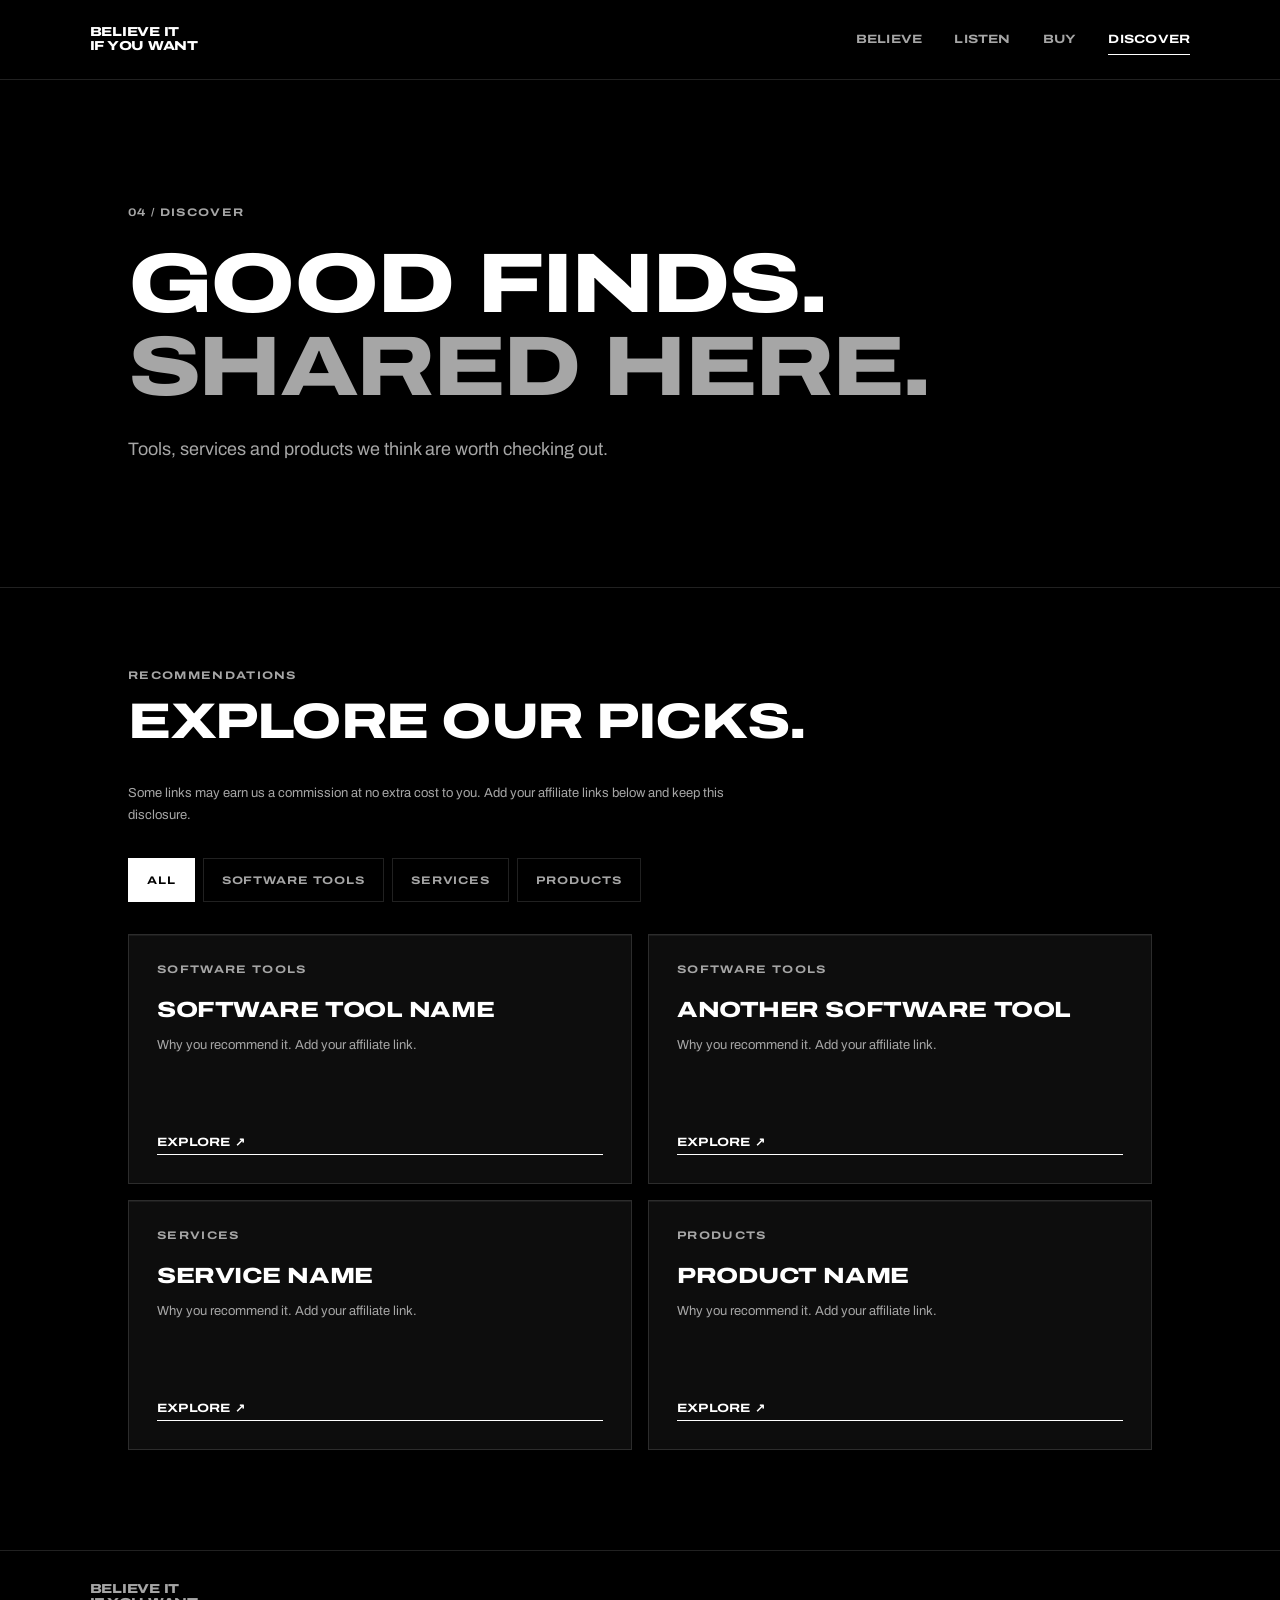
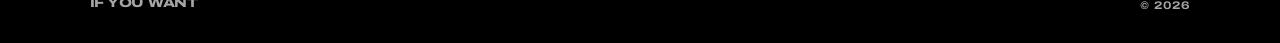
==== affiliates.html @ 8081553d "files from local server for the website Believe it if you want files" ====
<!doctype html>
<html lang="en">
<head>
<meta charset="utf-8">
<meta name="viewport" content="width=device-width,initial-scale=1">
<title>Discover — If You Want</title>
<link rel="stylesheet" href="styles.css">
</head>
<body>
<header>
  <a class="brand" href="index.html" aria-label="Believe it if you want, home"><span>Believe it</span><span>if you want</span></a>
  <button class="menu" type="button" aria-label="Menu" aria-expanded="false" aria-controls="site-nav">
    <svg width="20" height="14" viewBox="0 0 20 14" fill="none" stroke="currentColor" stroke-width="2" aria-hidden="true"><path d="M0 1h20M0 7h20M0 13h20"/></svg>
  </button>
  <nav id="site-nav">
    <a href="believe.html">Believe</a>
    <a href="listen.html">Listen</a>
    <a href="shop.html">Buy</a>
    <a href="affiliates.html" aria-current="page">Discover</a>
  </nav>
</header>
<main>
  <section class="hero">
    <p class="tag">04 / Discover</p>
    <h1>Good finds.<br><em>Shared here.</em></h1>
    <p class="intro">Tools, services and products we think are worth checking out.</p>
  </section>
  <section class="section">
    <p class="tag">Recommendations</p>
    <h2>Explore our picks.</h2>
    <p class="note">Some links may earn us a commission at no extra cost to you. Add your affiliate links below and keep this disclosure.</p>

    <div class="filters" role="group" aria-label="Filter by category" style="margin-top:32px">
      <button class="filter" type="button" data-filter="all" aria-pressed="true">All</button>
      <button class="filter" type="button" data-filter="software-tools" aria-pressed="false">Software tools</button>
      <button class="filter" type="button" data-filter="services" aria-pressed="false">Services</button>
      <button class="filter" type="button" data-filter="products" aria-pressed="false">Products</button>
    </div>

    <div class="grid two">
      <article class="tile" data-category="software-tools">
        <small>Software tools</small>
        <h3>Software tool name</h3>
        <p>Why you recommend it. Add your affiliate link.</p>
        <a class="link" href="#">Explore ↗</a>
      </article>
      <article class="tile" data-category="software-tools">
        <small>Software tools</small>
        <h3>Another software tool</h3>
        <p>Why you recommend it. Add your affiliate link.</p>
        <a class="link" href="#">Explore ↗</a>
      </article>
      <article class="tile" data-category="services">
        <small>Services</small>
        <h3>Service name</h3>
        <p>Why you recommend it. Add your affiliate link.</p>
        <a class="link" href="#">Explore ↗</a>
      </article>
      <article class="tile" data-category="products">
        <small>Products</small>
        <h3>Product name</h3>
        <p>Why you recommend it. Add your affiliate link.</p>
        <a class="link" href="#">Explore ↗</a>
      </article>
    </div>
  </section>
</main>
<footer>
  <div class="brand"><span>Believe it</span><span>if you want</span></div>
  <small>© <b id="year"></b></small>
</footer>
<script src="script.js"></script>
</body>
</html>
---- styles.css ----
@font-face {
  font-family: 'Archivo';
  font-style: normal;
  font-weight: 100 900;
  font-stretch: 62% 125%;
  font-display: swap;
  src: url('fonts/archivo-latin-wdth-normal.woff2') format('woff2-variations');
}

:root {
  --bg: #000;
  --panel: #0d0d0d;
  --text: #fff;
  --muted: #a6a6a6;
  --accent: #fff;
  --on-accent: #000;
  --line: rgba(255, 255, 255, .13);
  --line-strong: rgba(255, 255, 255, .34);
  --edge: inset 0 1px 0 rgba(255, 255, 255, .06);
  --display: 'Archivo', 'Arial Black', Arial, sans-serif;
}

* { box-sizing: border-box; }

body {
  margin: 0;
  background: var(--bg);
  color: var(--text);
  font-family: 'Archivo', Arial, sans-serif;
  font-stretch: 100%;
}

a { color: inherit; text-decoration: none; }

:focus-visible {
  outline: 2px solid var(--accent);
  outline-offset: 3px;
}

/* Logo type: extra-wide, heavy, uppercase, tight */
.brand, .tag, small, h1, h2, h3, .btn, .filter, nav a, .link {
  font-family: var(--display);
  font-stretch: 125%;
  text-transform: uppercase;
}

/* Header */
header {
  position: relative;
  height: 80px;
  padding: 0 7vw;
  display: flex;
  align-items: center;
  justify-content: space-between;
  border-bottom: 1px solid var(--line);
}

.brand {
  display: inline-block;
  font-size: 13px;
  font-weight: 800;
  line-height: 1.05;
  letter-spacing: -.02em;
}
.brand span { display: block; }

nav { display: flex; gap: 32px; }
nav a {
  font-size: 12px;
  font-weight: 700;
  letter-spacing: .02em;
  padding: 8px 0;
  border-bottom: 1px solid transparent;
  color: var(--muted);
}
nav a:hover { color: var(--text); }
nav a[aria-current="page"] { color: var(--text); border-bottom-color: var(--text); }

.menu {
  display: none;
  width: 44px;
  height: 44px;
  align-items: center;
  justify-content: center;
  background: none;
  color: var(--text);
  border: 1px solid var(--line);
  cursor: pointer;
}
.menu:hover { border-color: var(--line-strong); }

/* Type */
.tag, small {
  font-size: 11px;
  font-weight: 700;
  letter-spacing: .12em;
  color: var(--muted);
}

h1 {
  font-size: clamp(30px, 6.6vw, 92px);
  font-weight: 800;
  line-height: .98;
  letter-spacing: -.03em;
  margin: 25px 0;
}
h1 em { font-style: normal; color: var(--muted); }

h2 {
  font-size: clamp(24px, 4vw, 50px);
  font-weight: 800;
  line-height: 1.02;
  letter-spacing: -.03em;
  margin: 15px 0 35px;
}

.intro {
  max-width: 600px;
  color: var(--muted);
  font-size: 18px;
  line-height: 1.7;
}

.note {
  max-width: 600px;
  color: var(--muted);
  font-size: 13px;
  line-height: 1.7;
}

/* Layout */
.hero {
  padding: 115px 10vw 105px;
  min-height: 500px;
  max-width: 1300px;
  margin: auto;
}

.section {
  padding: 70px 10vw 100px;
  border-top: 1px solid var(--line);
}

.grid { display: grid; grid-template-columns: repeat(3, 1fr); gap: 16px; }
.grid.two { grid-template-columns: repeat(2, 1fr); }

/* Buttons and links */
.btn {
  display: inline-flex;
  align-items: center;
  min-height: 48px;
  background: var(--accent);
  color: var(--on-accent);
  padding: 0 24px;
  font-size: 12px;
  font-weight: 800;
  letter-spacing: .02em;
  margin-top: 20px;
}
.btn:hover { background: #d4d4d4; }

.link {
  display: inline-block;
  border-bottom: 1px solid var(--text);
  padding-bottom: 5px;
  margin-top: auto;
  font-size: 12px;
  font-weight: 700;
  letter-spacing: .02em;
}
.link:hover { color: var(--muted); border-bottom-color: var(--muted); }

/* Tiles: L1 surface, 1px border, top-edge highlight */
.tile {
  display: flex;
  flex-direction: column;
  background: var(--panel);
  border: 1px solid var(--line);
  box-shadow: var(--edge);
  padding: 28px;
  min-height: 250px;
}
.tile h3 {
  font-size: 22px;
  font-weight: 800;
  line-height: 1.05;
  letter-spacing: -.02em;
  margin: 24px 0 12px;
}
.tile p {
  font-size: 13px;
  color: var(--muted);
  line-height: 1.7;
  margin: 0 0 24px;
}
.tile:hover { border-color: var(--line-strong); }
.tile .arrow { margin-top: auto; font-size: 18px; }

/* Category filter */
.filters {
  display: flex;
  flex-wrap: wrap;
  gap: 8px;
  margin: 0 0 32px;
}
.filter {
  min-height: 44px;
  padding: 0 18px;
  background: none;
  color: var(--muted);
  border: 1px solid var(--line);
  font-size: 11px;
  font-weight: 700;
  letter-spacing: .08em;
  cursor: pointer;
}
.filter:hover { color: var(--text); border-color: var(--line-strong); }
.filter[aria-pressed="true"] {
  color: var(--on-accent);
  background: var(--accent);
  border-color: var(--accent);
}

[hidden] { display: none !important; }

/* Footer */
footer {
  border-top: 1px solid var(--line);
  padding: 32px 7vw;
  display: flex;
  align-items: flex-end;
  justify-content: space-between;
}
footer .brand { color: var(--muted); }
footer small { letter-spacing: .08em; }
footer small b { font-weight: 700; }

@media (max-width: 700px) {
  header { height: 70px; padding: 0 6vw; }
  .menu { display: inline-flex; }
  nav {
    display: none;
    position: absolute;
    top: 70px;
    left: 0;
    right: 0;
    background: var(--panel);
    border-bottom: 1px solid var(--line);
    padding: 16px 6vw;
    flex-direction: column;
    gap: 0;
    z-index: 4;
  }
  nav.open { display: flex; }
  nav a { padding: 14px 0; border-bottom: 1px solid var(--line); }
  nav a:last-child { border-bottom: 0; }
  nav a[aria-current="page"] { border-bottom-color: var(--line); }
  .hero { padding: 85px 7vw; min-height: 440px; }
  .section { padding: 60px 7vw 80px; }
  .grid, .grid.two { grid-template-columns: 1fr; }
  footer { padding: 28px 7vw; }
}
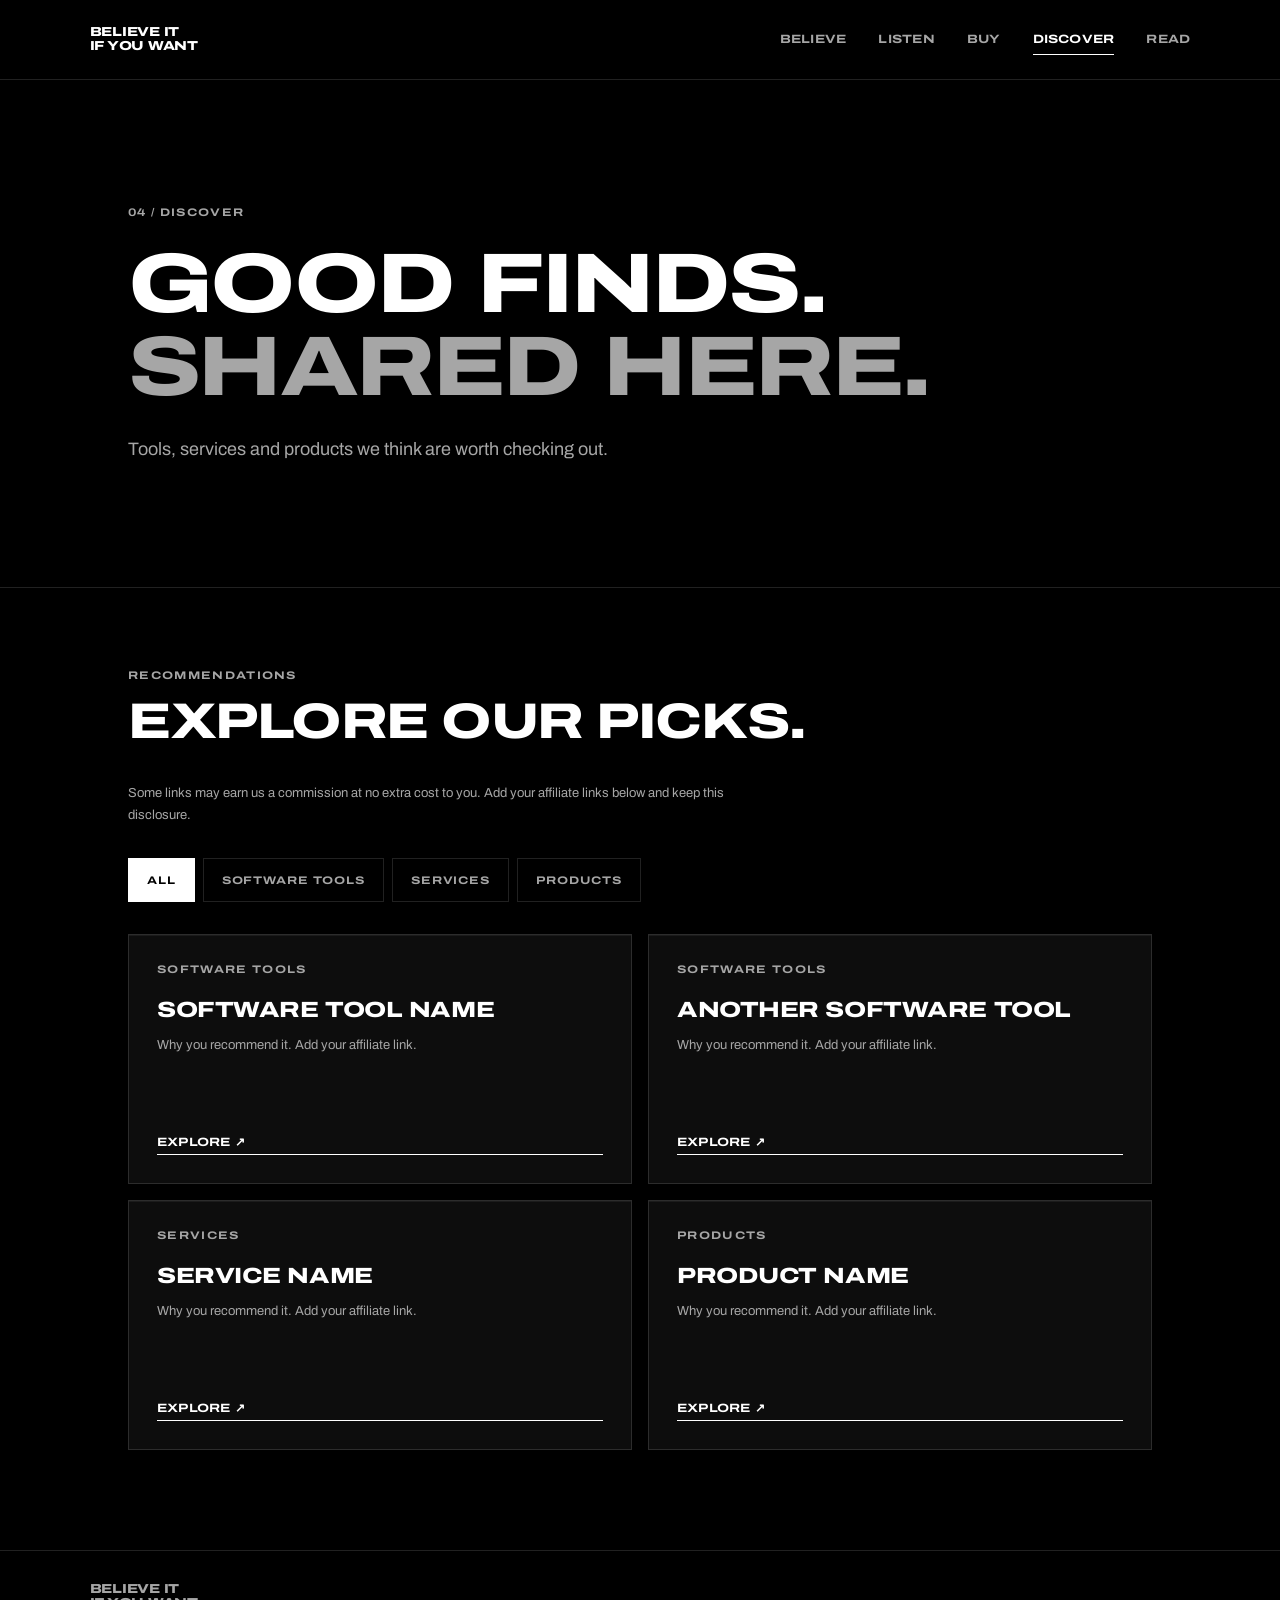
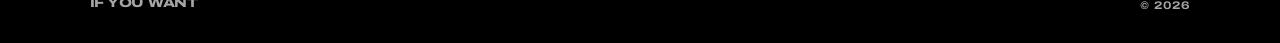
==== commit 1c101bdb: "Add Read blog section with first Zambia economy post Adds blog.html, a post template page for the 19" ====
--- a/affiliates.html
+++ b/affiliates.html
@@ -17,6 +17,7 @@
     <a href="listen.html">Listen</a>
     <a href="shop.html">Buy</a>
     <a href="affiliates.html" aria-current="page">Discover</a>
+    <a href="blog.html">Read</a>
   </nav>
 </header>
 <main>
--- a/styles.css
+++ b/styles.css
@@ -234,6 +234,75 @@
 footer .brand { color: var(--muted); }
 footer small { letter-spacing: .08em; }
 footer small b { font-weight: 700; }
+
+/* Blog */
+.posts {
+  border: 1px solid var(--line);
+  background: var(--panel);
+  box-shadow: var(--edge);
+}
+.post-row {
+  display: block;
+  padding: 28px;
+  border-top: 1px solid var(--line);
+}
+.post-row:first-child { border-top: 0; }
+.post-row:hover { background: #131313; }
+.post-row h3 {
+  font-family: var(--display);
+  font-stretch: 125%;
+  text-transform: uppercase;
+  font-size: 22px;
+  font-weight: 800;
+  line-height: 1.1;
+  letter-spacing: -.02em;
+  margin: 16px 0 12px;
+  max-width: 760px;
+}
+.post-row p { color: var(--muted); font-size: 14px; line-height: 1.7; margin: 0 0 16px; max-width: 680px; }
+
+.article { max-width: 820px; margin: 0 auto; padding: 80px 7vw 100px; }
+.article h1 { font-size: clamp(26px, 5vw, 48px); margin: 20px 0 16px; }
+.article h2 { font-size: clamp(18px, 2.6vw, 26px); margin: 56px 0 16px; }
+.article p, .article li { font-size: 17px; line-height: 1.8; color: #d6d6d6; }
+.article p { margin: 0 0 20px; }
+.article ul { padding-left: 20px; margin: 0 0 20px; }
+.article li { margin-bottom: 10px; }
+.article .meta, .article .note { color: var(--muted); font-size: 13px; }
+.article .lede { font-size: 20px; color: var(--text); margin-top: 32px; }
+.article .tag a:hover { color: var(--text); }
+.article .sources li { font-size: 14px; line-height: 1.6; }
+.article .sources a { border-bottom: 1px solid var(--line-strong); }
+.article .sources a:hover { color: var(--muted); }
+
+.facts {
+  width: 100%;
+  border-collapse: collapse;
+  border: 1px solid var(--line);
+  background: var(--panel);
+  box-shadow: var(--edge);
+  margin: 36px 0 0;
+}
+.facts th, .facts td {
+  padding: 16px 20px;
+  text-align: left;
+  vertical-align: top;
+  border-top: 1px solid var(--line);
+  font-size: 14px;
+  line-height: 1.6;
+  color: var(--muted);
+}
+.facts tr:first-child th, .facts tr:first-child td { border-top: 0; }
+.facts th {
+  width: 30%;
+  font-family: var(--display);
+  font-stretch: 125%;
+  text-transform: uppercase;
+  font-size: 11px;
+  font-weight: 700;
+  letter-spacing: .08em;
+}
+.facts td strong { display: block; color: var(--text); font-size: 20px; font-weight: 800; line-height: 1.3; margin-bottom: 4px; }
 
 @media (max-width: 700px) {
   header { height: 70px; padding: 0 6vw; }
@@ -259,4 +328,10 @@
   .section { padding: 60px 7vw 80px; }
   .grid, .grid.two { grid-template-columns: 1fr; }
   footer { padding: 28px 7vw; }
-}
+  .article { padding: 56px 7vw 80px; }
+  .facts th, .facts td { display: block; width: 100%; }
+  .facts th { padding: 16px 20px 0; border-top: 1px solid var(--line); }
+  .facts td { padding: 6px 20px 16px; border-top: 0; }
+  .facts tr:first-child th { border-top: 0; }
+  .post-row { padding: 22px; }
+}
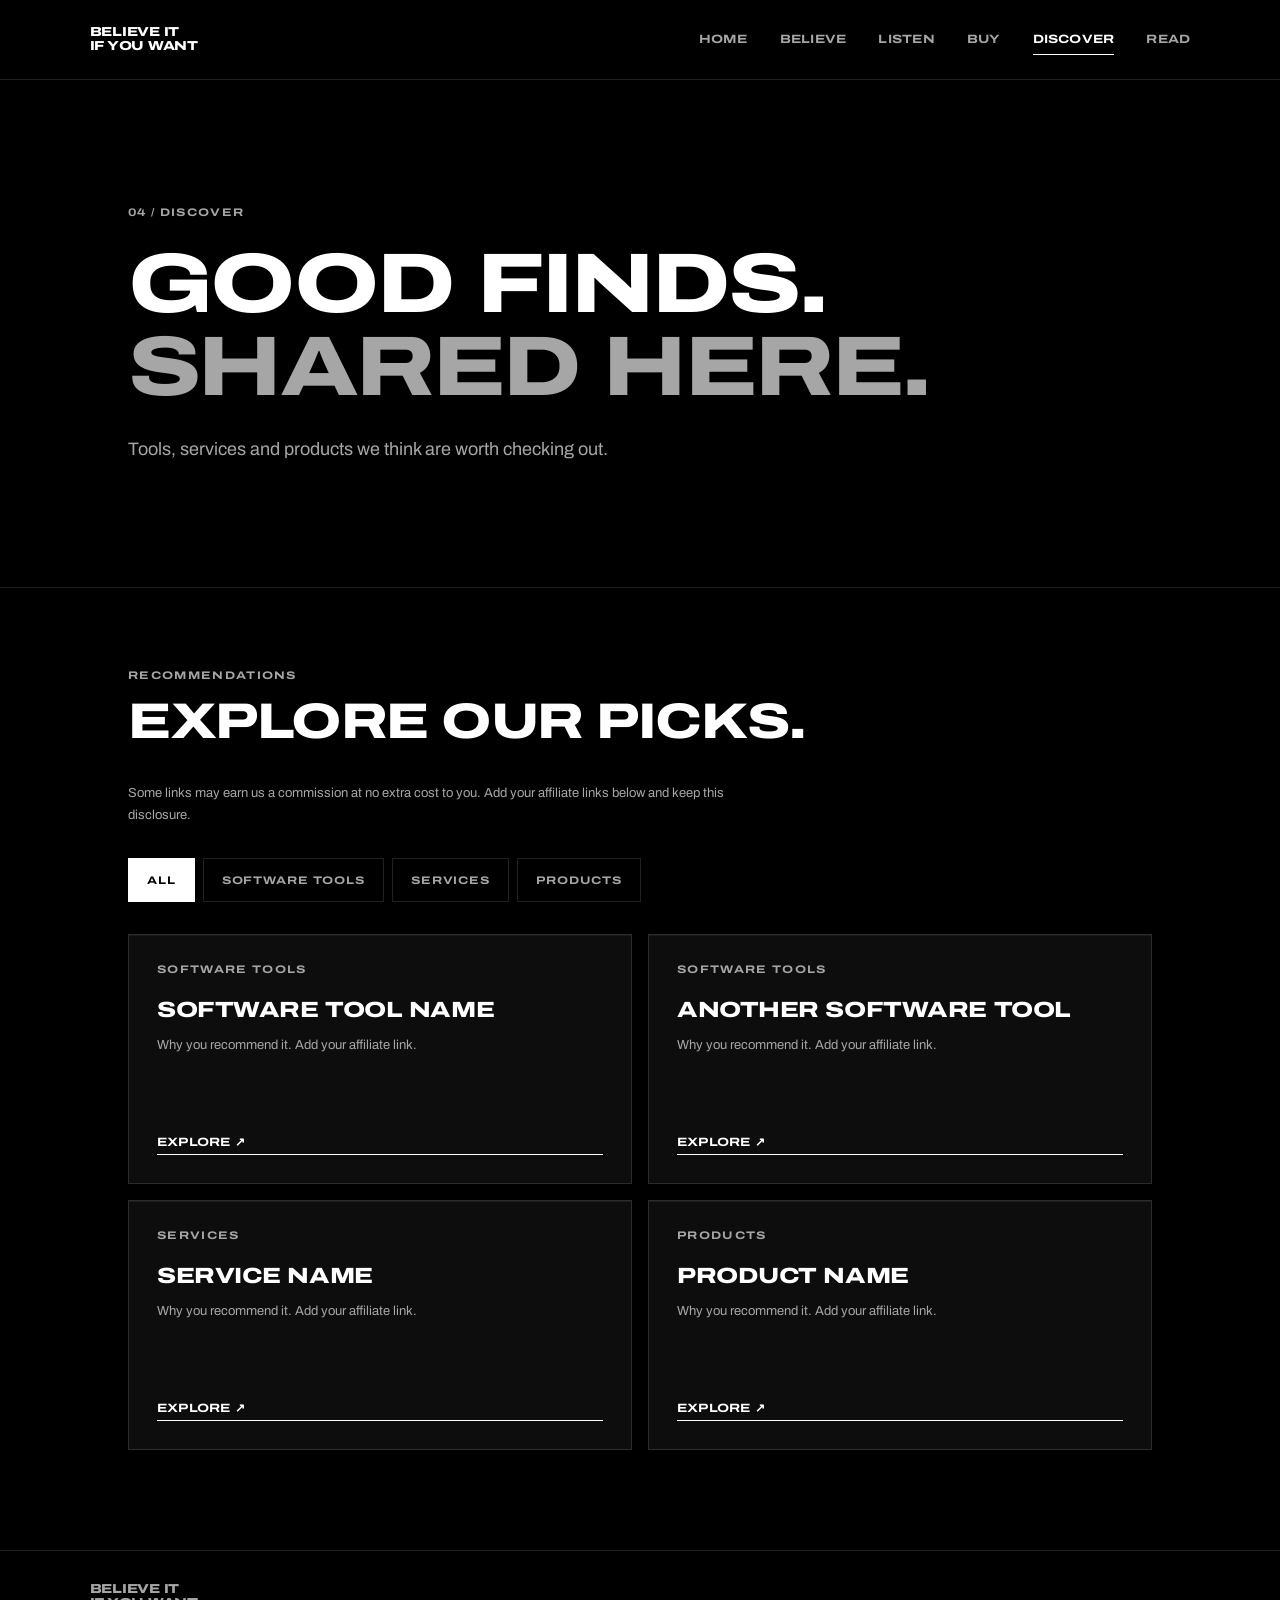
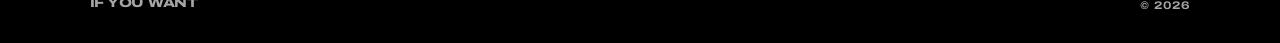
==== commit cffddfa3: "Add Home link to nav and YouTube channel link to Believe page Home is now the first nav item on all " ====
--- a/affiliates.html
+++ b/affiliates.html
@@ -13,6 +13,7 @@
     <svg width="20" height="14" viewBox="0 0 20 14" fill="none" stroke="currentColor" stroke-width="2" aria-hidden="true"><path d="M0 1h20M0 7h20M0 13h20"/></svg>
   </button>
   <nav id="site-nav">
+    <a href="index.html">Home</a>
     <a href="believe.html">Believe</a>
     <a href="listen.html">Listen</a>
     <a href="shop.html">Buy</a>
--- a/styles.css
+++ b/styles.css
@@ -304,7 +304,7 @@
 }
 .facts td strong { display: block; color: var(--text); font-size: 20px; font-weight: 800; line-height: 1.3; margin-bottom: 4px; }
 
-@media (max-width: 700px) {
+@media (max-width: 860px) {
   header { height: 70px; padding: 0 6vw; }
   .menu { display: inline-flex; }
   nav {
@@ -324,6 +324,9 @@
   nav a { padding: 14px 0; border-bottom: 1px solid var(--line); }
   nav a:last-child { border-bottom: 0; }
   nav a[aria-current="page"] { border-bottom-color: var(--line); }
+}
+
+@media (max-width: 700px) {
   .hero { padding: 85px 7vw; min-height: 440px; }
   .section { padding: 60px 7vw 80px; }
   .grid, .grid.two { grid-template-columns: 1fr; }
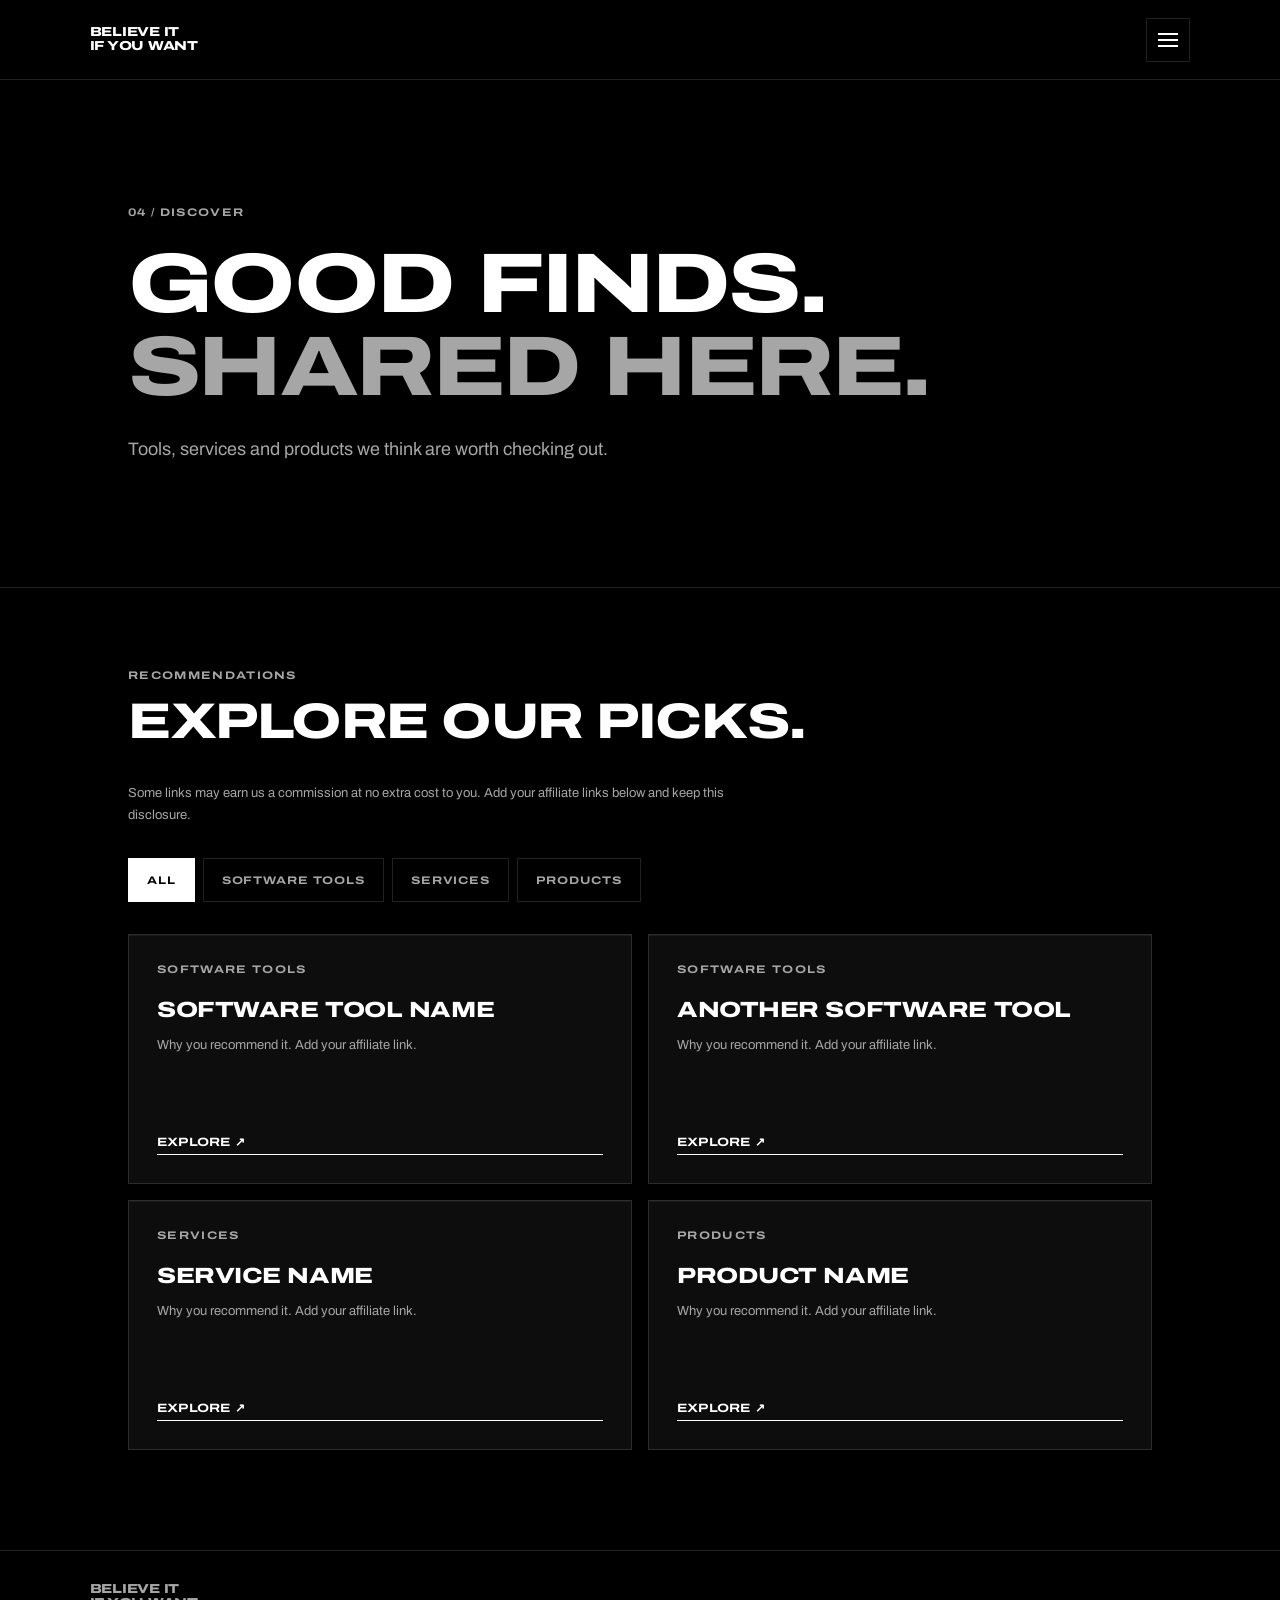
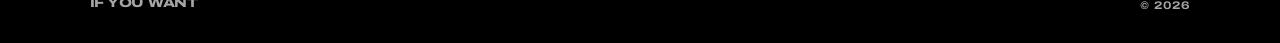
==== commit ce7848e3: "Replace header links with a slide-in side menu on every screen size The header now shows the logo an" ====
--- a/affiliates.html
+++ b/affiliates.html
@@ -9,10 +9,11 @@
 <body>
 <header>
   <a class="brand" href="index.html" aria-label="Believe it if you want, home"><span>Believe it</span><span>if you want</span></a>
-  <button class="menu" type="button" aria-label="Menu" aria-expanded="false" aria-controls="site-nav">
+  <button class="menu" type="button" aria-label="Menu" title="Menu" aria-expanded="false" aria-controls="site-nav">
     <svg width="20" height="14" viewBox="0 0 20 14" fill="none" stroke="currentColor" stroke-width="2" aria-hidden="true"><path d="M0 1h20M0 7h20M0 13h20"/></svg>
   </button>
-  <nav id="site-nav">
+  <nav id="site-nav" aria-label="Main menu">
+    <div class="drawer-head"><small>Menu</small><button class="close" type="button" aria-label="Close menu"><svg width="16" height="16" viewBox="0 0 16 16" fill="none" stroke="currentColor" stroke-width="2" aria-hidden="true"><path d="M1 1l14 14M15 1L1 15"/></svg></button></div>
     <a href="index.html">Home</a>
     <a href="believe.html">Believe</a>
     <a href="listen.html">Listen</a>
@@ -20,6 +21,7 @@
     <a href="affiliates.html" aria-current="page">Discover</a>
     <a href="blog.html">Read</a>
   </nav>
+  <div class="scrim"></div>
 </header>
 <main>
   <section class="hero">
--- a/styles.css
+++ b/styles.css
@@ -64,20 +64,8 @@
 }
 .brand span { display: block; }
 
-nav { display: flex; gap: 32px; }
-nav a {
-  font-size: 12px;
-  font-weight: 700;
-  letter-spacing: .02em;
-  padding: 8px 0;
-  border-bottom: 1px solid transparent;
-  color: var(--muted);
-}
-nav a:hover { color: var(--text); }
-nav a[aria-current="page"] { color: var(--text); border-bottom-color: var(--text); }
-
 .menu {
-  display: none;
+  display: inline-flex;
   width: 44px;
   height: 44px;
   align-items: center;
@@ -88,6 +76,80 @@
   cursor: pointer;
 }
 .menu:hover { border-color: var(--line-strong); }
+
+/* Side menu */
+nav {
+  position: fixed;
+  top: 0;
+  right: 0;
+  bottom: 0;
+  width: min(360px, 86vw);
+  z-index: 20;
+  display: flex;
+  flex-direction: column;
+  padding: 0 28px 28px;
+  background: var(--panel);
+  border-left: 1px solid var(--line);
+  box-shadow: var(--edge);
+  overflow-y: auto;
+  visibility: hidden;
+  transform: translateX(100%);
+  transition: transform 220ms ease-out, visibility 0s linear 220ms;
+}
+nav.open {
+  visibility: visible;
+  transform: none;
+  transition: transform 220ms ease-out, visibility 0s;
+}
+.drawer-head {
+  display: flex;
+  align-items: center;
+  justify-content: space-between;
+  height: 80px;
+  flex: none;
+}
+.close {
+  width: 44px;
+  height: 44px;
+  display: inline-flex;
+  align-items: center;
+  justify-content: center;
+  background: none;
+  color: var(--text);
+  border: 1px solid var(--line);
+  cursor: pointer;
+}
+.close:hover { border-color: var(--line-strong); }
+nav a {
+  display: flex;
+  align-items: center;
+  min-height: 60px;
+  padding: 0 0 0 14px;
+  font-size: 18px;
+  font-weight: 800;
+  letter-spacing: -.01em;
+  color: var(--muted);
+  border-top: 1px solid var(--line);
+}
+nav a:last-child { border-bottom: 1px solid var(--line); }
+nav a:hover { color: var(--text); }
+nav a[aria-current="page"] { color: var(--text); box-shadow: inset 2px 0 0 var(--text); }
+
+.scrim {
+  position: fixed;
+  inset: 0;
+  z-index: 10;
+  background: rgba(0, 0, 0, .72);
+  opacity: 0;
+  visibility: hidden;
+  transition: opacity 200ms ease-out, visibility 0s linear 200ms;
+}
+.scrim.open { opacity: 1; visibility: visible; transition: opacity 200ms ease-out, visibility 0s; }
+body.menu-open { overflow: hidden; }
+
+@media (prefers-reduced-motion: reduce) {
+  nav, nav.open, .scrim, .scrim.open { transition: none; }
+}
 
 /* Type */
 .tag, small {
@@ -304,29 +366,9 @@
 }
 .facts td strong { display: block; color: var(--text); font-size: 20px; font-weight: 800; line-height: 1.3; margin-bottom: 4px; }
 
-@media (max-width: 860px) {
+@media (max-width: 700px) {
   header { height: 70px; padding: 0 6vw; }
-  .menu { display: inline-flex; }
-  nav {
-    display: none;
-    position: absolute;
-    top: 70px;
-    left: 0;
-    right: 0;
-    background: var(--panel);
-    border-bottom: 1px solid var(--line);
-    padding: 16px 6vw;
-    flex-direction: column;
-    gap: 0;
-    z-index: 4;
-  }
-  nav.open { display: flex; }
-  nav a { padding: 14px 0; border-bottom: 1px solid var(--line); }
-  nav a:last-child { border-bottom: 0; }
-  nav a[aria-current="page"] { border-bottom-color: var(--line); }
-}
-
-@media (max-width: 700px) {
+  .drawer-head { height: 70px; }
   .hero { padding: 85px 7vw; min-height: 440px; }
   .section { padding: 60px 7vw 80px; }
   .grid, .grid.two { grid-template-columns: 1fr; }
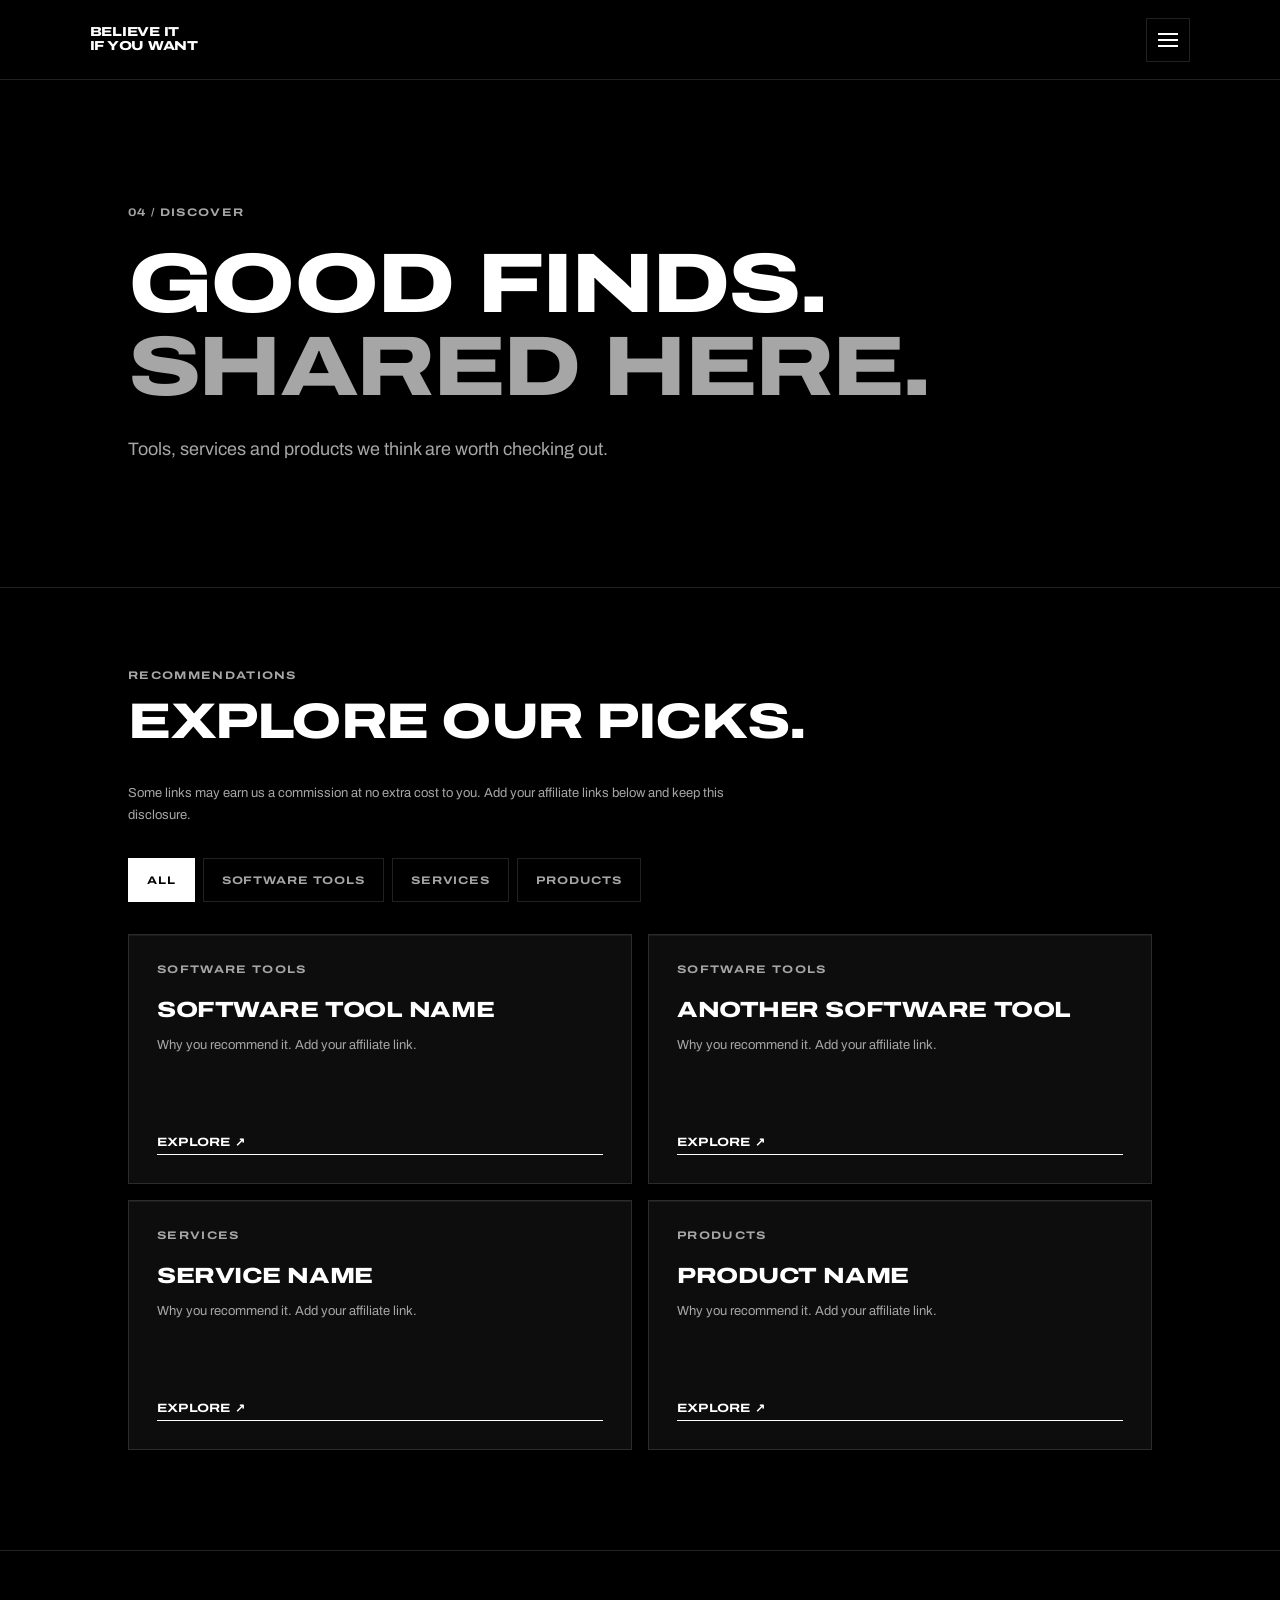
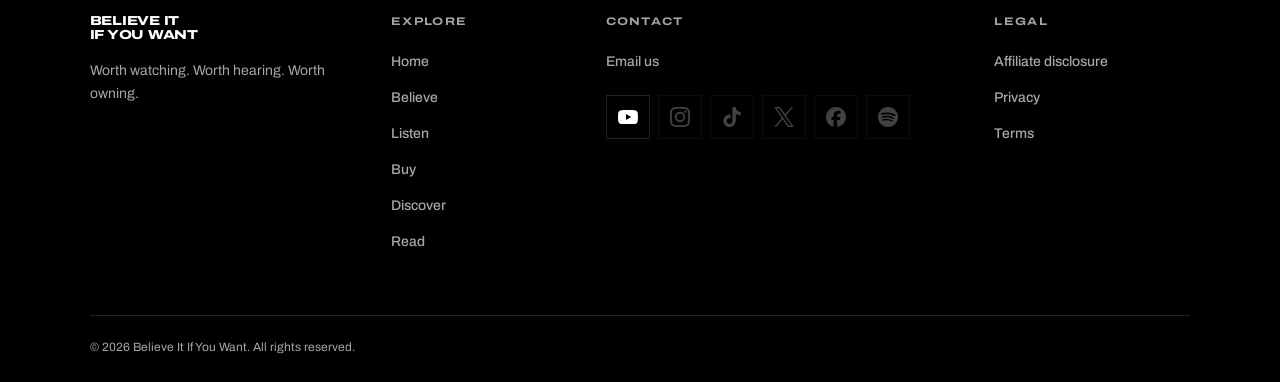
==== commit d8f70908: "Add site footer with contact, social icons and legal links The footer appears on every page with the" ====
--- a/affiliates.html
+++ b/affiliates.html
@@ -70,8 +70,48 @@
   </section>
 </main>
 <footer>
-  <div class="brand"><span>Believe it</span><span>if you want</span></div>
-  <small>© <b id="year"></b></small>
+  <div class="footer-grid">
+    <div class="footer-col footer-brand">
+      <div class="brand"><span>Believe it</span><span>if you want</span></div>
+      <p>Worth watching. Worth hearing. Worth owning.</p>
+    </div>
+    <div class="footer-col">
+      <p class="tag">Explore</p>
+      <ul>
+        <li><a href="index.html">Home</a></li>
+        <li><a href="believe.html">Believe</a></li>
+        <li><a href="listen.html">Listen</a></li>
+        <li><a href="shop.html">Buy</a></li>
+        <li><a href="affiliates.html">Discover</a></li>
+        <li><a href="blog.html">Read</a></li>
+      </ul>
+    </div>
+    <div class="footer-col">
+      <p class="tag">Contact</p>
+      <ul>
+        <li><a href="mailto:alexanderchaongopa@gmail.com">Email us</a></li>
+      </ul>
+      <div class="socials">
+        <a class="social" href="https://youtube.com/@biiuwant" target="_blank" rel="noopener" aria-label="YouTube (opens in a new tab)" title="YouTube"><svg width="20" height="20" viewBox="0 0 24 24" fill="currentColor" aria-hidden="true"><path d="M23.498 6.186a3.016 3.016 0 0 0-2.122-2.136C19.505 3.545 12 3.545 12 3.545s-7.505 0-9.377.505A3.017 3.017 0 0 0 .502 6.186C0 8.07 0 12 0 12s0 3.93.502 5.814a3.016 3.016 0 0 0 2.122 2.136c1.871.505 9.376.505 9.376.505s7.505 0 9.377-.505a3.015 3.015 0 0 0 2.122-2.136C24 15.93 24 12 24 12s0-3.93-.502-5.814zM9.545 15.568V8.432L15.818 12l-6.273 3.568z"/></svg></a>
+        <span class="social is-soon" role="img" aria-label="Instagram, coming soon" title="Instagram, coming soon"><svg width="20" height="20" viewBox="0 0 24 24" fill="currentColor" aria-hidden="true"><path d="M7.0301.084c-1.2768.0602-2.1487.264-2.911.5634-.7888.3075-1.4575.72-2.1228 1.3877-.6652.6677-1.075 1.3368-1.3802 2.127-.2954.7638-.4956 1.6365-.552 2.914-.0564 1.2775-.0689 1.6882-.0626 4.947.0062 3.2586.0206 3.6671.0825 4.9473.061 1.2765.264 2.1482.5635 2.9107.308.7889.72 1.4573 1.388 2.1228.6679.6655 1.3365 1.0743 2.1285 1.38.7632.295 1.6361.4961 2.9134.552 1.2773.056 1.6884.069 4.9462.0627 3.2578-.0062 3.668-.0207 4.9478-.0814 1.28-.0607 2.147-.2652 2.9098-.5633.7889-.3086 1.4578-.72 2.1228-1.3881.665-.6682 1.0745-1.3378 1.3795-2.1284.2957-.7632.4966-1.636.552-2.9124.056-1.2809.0692-1.6898.063-4.948-.0063-3.2583-.021-3.6668-.0817-4.9465-.0607-1.2797-.264-2.1487-.5633-2.9117-.3084-.7889-.72-1.4568-1.3876-2.1228C21.2982 1.33 20.628.9208 19.8378.6165 19.074.321 18.2017.1197 16.9244.0645 15.6471.0093 15.236-.005 11.977.0014 8.718.0076 8.31.0215 7.0301.0839m.1402 21.6932c-1.17-.0509-1.8053-.2453-2.2287-.408-.5606-.216-.96-.4771-1.3819-.895-.422-.4178-.6811-.8186-.9-1.378-.1644-.4234-.3624-1.058-.4171-2.228-.0595-1.2645-.072-1.6442-.079-4.848-.007-3.2037.0053-3.583.0607-4.848.05-1.169.2456-1.805.408-2.2282.216-.5613.4762-.96.895-1.3816.4188-.4217.8184-.6814 1.3783-.9003.423-.1651 1.0575-.3614 2.227-.4171 1.2655-.06 1.6447-.072 4.848-.079 3.2033-.007 3.5835.005 4.8495.0608 1.169.0508 1.8053.2445 2.228.408.5608.216.96.4754 1.3816.895.4217.4194.6816.8176.9005 1.3787.1653.4217.3617 1.056.4169 2.2263.0602 1.2655.0739 1.645.0796 4.848.0058 3.203-.0055 3.5834-.061 4.848-.051 1.17-.245 1.8055-.408 2.2294-.216.5604-.4763.96-.8954 1.3814-.419.4215-.8181.6811-1.3783.9-.4224.1649-1.0577.3617-2.2262.4174-1.2656.0595-1.6448.072-4.8493.079-3.2045.007-3.5825-.006-4.848-.0608M16.953 5.5864A1.44 1.44 0 1 0 18.39 4.144a1.44 1.44 0 0 0-1.437 1.4424M5.8385 12.012c.0067 3.4032 2.7706 6.1557 6.173 6.1493 3.4026-.0065 6.157-2.7701 6.1506-6.1733-.0065-3.4032-2.771-6.1565-6.174-6.1498-3.403.0067-6.156 2.771-6.1496 6.1738M8 12.0077a4 4 0 1 1 4.008 3.9921A3.9996 3.9996 0 0 1 8 12.0077"/></svg></span>
+        <span class="social is-soon" role="img" aria-label="TikTok, coming soon" title="TikTok, coming soon"><svg width="20" height="20" viewBox="0 0 24 24" fill="currentColor" aria-hidden="true"><path d="M12.525.02c1.31-.02 2.61-.01 3.91-.02.08 1.53.63 3.09 1.75 4.17 1.12 1.11 2.7 1.62 4.24 1.79v4.03c-1.44-.05-2.89-.35-4.2-.97-.57-.26-1.1-.59-1.62-.93-.01 2.92.01 5.84-.02 8.75-.08 1.4-.54 2.79-1.35 3.94-1.31 1.92-3.58 3.17-5.91 3.21-1.43.08-2.86-.31-4.08-1.03-2.02-1.19-3.44-3.37-3.65-5.71-.02-.5-.03-1-.01-1.49.18-1.9 1.12-3.72 2.58-4.96 1.66-1.44 3.98-2.13 6.15-1.72.02 1.48-.04 2.96-.04 4.44-.99-.32-2.15-.23-3.02.37-.63.41-1.11 1.04-1.36 1.75-.21.51-.15 1.07-.14 1.61.24 1.64 1.82 3.02 3.5 2.87 1.12-.01 2.19-.66 2.77-1.61.19-.33.4-.67.41-1.06.1-1.79.06-3.57.07-5.36.01-4.03-.01-8.05.02-12.07z"/></svg></span>
+        <span class="social is-soon" role="img" aria-label="X, coming soon" title="X, coming soon"><svg width="20" height="20" viewBox="0 0 24 24" fill="currentColor" aria-hidden="true"><path d="M14.234 10.162 22.977 0h-2.072l-7.591 8.824L7.251 0H.258l9.168 13.343L.258 24H2.33l8.016-9.318L16.749 24h6.993zm-2.837 3.299-.929-1.329L3.076 1.56h3.182l5.965 8.532.929 1.329 7.754 11.09h-3.182z"/></svg></span>
+        <span class="social is-soon" role="img" aria-label="Facebook, coming soon" title="Facebook, coming soon"><svg width="20" height="20" viewBox="0 0 24 24" fill="currentColor" aria-hidden="true"><path d="M9.101 23.691v-7.98H6.627v-3.667h2.474v-1.58c0-4.085 1.848-5.978 5.858-5.978.401 0 .955.042 1.468.103a8.68 8.68 0 0 1 1.141.195v3.325a8.623 8.623 0 0 0-.653-.036 26.805 26.805 0 0 0-.733-.009c-.707 0-1.259.096-1.675.309a1.686 1.686 0 0 0-.679.622c-.258.42-.374.995-.374 1.752v1.297h3.919l-.386 2.103-.287 1.564h-3.246v8.245C19.396 23.238 24 18.179 24 12.044c0-6.627-5.373-12-12-12s-12 5.373-12 12c0 5.628 3.874 10.35 9.101 11.647Z"/></svg></span>
+        <span class="social is-soon" role="img" aria-label="Spotify, coming soon" title="Spotify, coming soon"><svg width="20" height="20" viewBox="0 0 24 24" fill="currentColor" aria-hidden="true"><path d="M12 0C5.4 0 0 5.4 0 12s5.4 12 12 12 12-5.4 12-12S18.66 0 12 0zm5.521 17.34c-.24.359-.66.48-1.021.24-2.82-1.74-6.36-2.101-10.561-1.141-.418.122-.779-.179-.899-.539-.12-.421.18-.78.54-.9 4.56-1.021 8.52-.6 11.64 1.32.42.18.479.659.301 1.02zm1.44-3.3c-.301.42-.841.6-1.262.3-3.239-1.98-8.159-2.58-11.939-1.38-.479.12-1.02-.12-1.14-.6-.12-.48.12-1.021.6-1.141C9.6 9.9 15 10.561 18.72 12.84c.361.181.54.78.241 1.2zm.12-3.36C15.24 8.4 8.82 8.16 5.16 9.301c-.6.179-1.2-.181-1.38-.721-.18-.601.18-1.2.72-1.381 4.26-1.26 11.28-1.02 15.721 1.621.539.3.719 1.02.419 1.56-.299.421-1.02.599-1.559.3z"/></svg></span>
+      </div>
+    </div>
+    <div class="footer-col">
+      <p class="tag">Legal</p>
+      <ul>
+        <li><a href="legal.html#affiliate">Affiliate disclosure</a></li>
+        <li><a href="legal.html#privacy">Privacy</a></li>
+        <li><a href="legal.html#terms">Terms</a></li>
+      </ul>
+    </div>
+  </div>
+  <div class="footer-bottom">
+    <p>© <span id="year"></span> Believe It If You Want. All rights reserved.</p>
+  </div>
 </footer>
 <script src="script.js"></script>
 </body>
--- a/styles.css
+++ b/styles.css
@@ -288,14 +288,46 @@
 /* Footer */
 footer {
   border-top: 1px solid var(--line);
-  padding: 32px 7vw;
-  display: flex;
-  align-items: flex-end;
-  justify-content: space-between;
-}
-footer .brand { color: var(--muted); }
-footer small { letter-spacing: .08em; }
-footer small b { font-weight: 700; }
+  padding: 64px 7vw 28px;
+}
+.footer-grid {
+  display: grid;
+  grid-template-columns: 1.2fr .8fr 1.6fr .9fr;
+  gap: 40px;
+}
+.footer-col .tag { margin: 0 0 16px; }
+.footer-col ul { list-style: none; margin: 0; padding: 0; }
+.footer-col li a {
+  display: inline-flex;
+  align-items: center;
+  min-height: 36px;
+  font-size: 14px;
+  font-weight: 500;
+  color: var(--muted);
+}
+.footer-col li a:hover { color: var(--text); }
+.footer-brand .brand { color: var(--text); }
+.footer-brand p { margin: 16px 0 0; max-width: 240px; font-size: 14px; line-height: 1.7; color: var(--muted); }
+.socials { display: flex; flex-wrap: wrap; gap: 8px; margin-top: 16px; }
+.social {
+  width: 44px;
+  height: 44px;
+  display: inline-flex;
+  align-items: center;
+  justify-content: center;
+  color: var(--text);
+  border: 1px solid var(--line);
+}
+a.social:hover { border-color: var(--line-strong); }
+.social.is-soon { color: var(--muted); opacity: .4; }
+.footer-bottom {
+  margin-top: 56px;
+  padding-top: 24px;
+  border-top: 1px solid var(--line);
+}
+.footer-bottom p { margin: 0; font-size: 12px; color: var(--muted); }
+.article .inline { border-bottom: 1px solid var(--line-strong); }
+.article .inline:hover { color: var(--muted); }
 
 /* Blog */
 .posts {
@@ -366,13 +398,20 @@
 }
 .facts td strong { display: block; color: var(--text); font-size: 20px; font-weight: 800; line-height: 1.3; margin-bottom: 4px; }
 
+@media (max-width: 1180px) {
+  .footer-grid { grid-template-columns: 1fr 1fr; gap: 32px 24px; }
+  .footer-brand, .footer-col:nth-child(3) { grid-column: 1 / -1; }
+  .footer-col:nth-child(4) { order: 2; }
+  .footer-col:nth-child(3) { order: 3; }
+}
+
 @media (max-width: 700px) {
   header { height: 70px; padding: 0 6vw; }
   .drawer-head { height: 70px; }
   .hero { padding: 85px 7vw; min-height: 440px; }
   .section { padding: 60px 7vw 80px; }
   .grid, .grid.two { grid-template-columns: 1fr; }
-  footer { padding: 28px 7vw; }
+  footer { padding: 48px 7vw 24px; }
   .article { padding: 56px 7vw 80px; }
   .facts th, .facts td { display: block; width: 100%; }
   .facts th { padding: 16px 20px 0; border-top: 1px solid var(--line); }
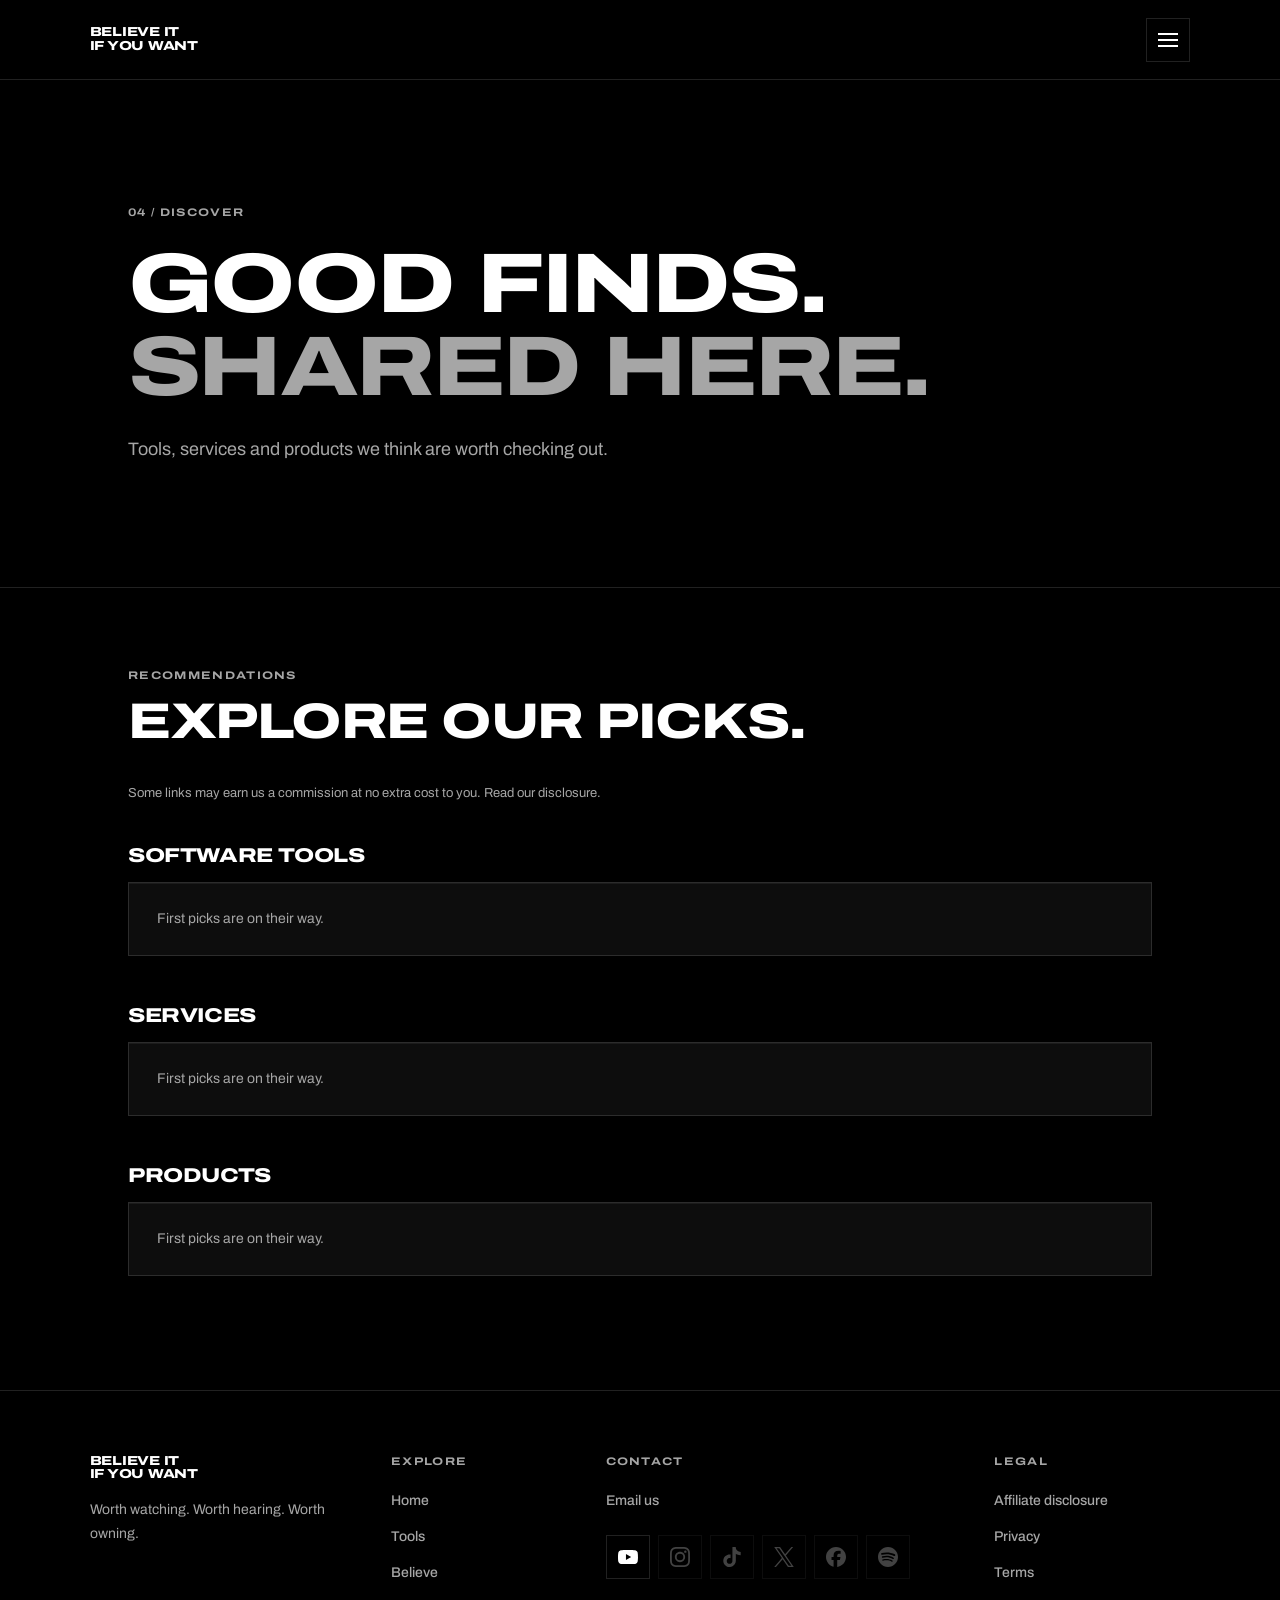
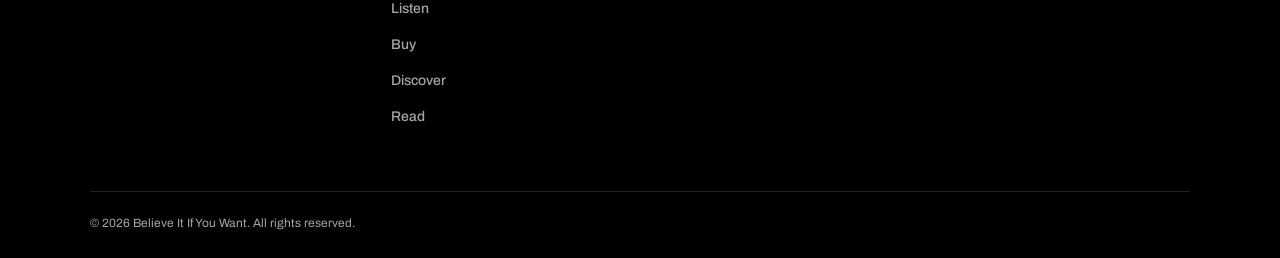
==== commit 69a565af: "Rewrite landing page, add PAYE Tools page, clear placeholders Landing page now states what the site " ====
--- a/affiliates.html
+++ b/affiliates.html
@@ -4,6 +4,14 @@
 <meta charset="utf-8">
 <meta name="viewport" content="width=device-width,initial-scale=1">
 <title>Discover — If You Want</title>
+<meta name="description" content="Software tools, services and products we recommend.">
+<link rel="icon" href="favicon.svg" type="image/svg+xml">
+<meta property="og:type" content="website">
+<meta property="og:site_name" content="Believe It If You Want">
+<meta property="og:title" content="Discover — If You Want">
+<meta property="og:description" content="Software tools, services and products we recommend.">
+<meta property="og:image" content="https://blazely590.github.io/Believe-it-if-you-want/og.png">
+<meta name="twitter:card" content="summary_large_image">
 <link rel="stylesheet" href="styles.css">
 </head>
 <body>
@@ -15,6 +23,7 @@
   <nav id="site-nav" aria-label="Main menu">
     <div class="drawer-head"><small>Menu</small><button class="close" type="button" aria-label="Close menu"><svg width="16" height="16" viewBox="0 0 16 16" fill="none" stroke="currentColor" stroke-width="2" aria-hidden="true"><path d="M1 1l14 14M15 1L1 15"/></svg></button></div>
     <a href="index.html">Home</a>
+    <a href="tools.html">Tools</a>
     <a href="believe.html">Believe</a>
     <a href="listen.html">Listen</a>
     <a href="shop.html">Buy</a>
@@ -32,40 +41,18 @@
   <section class="section">
     <p class="tag">Recommendations</p>
     <h2>Explore our picks.</h2>
-    <p class="note">Some links may earn us a commission at no extra cost to you. Add your affiliate links below and keep this disclosure.</p>
-
-    <div class="filters" role="group" aria-label="Filter by category" style="margin-top:32px">
-      <button class="filter" type="button" data-filter="all" aria-pressed="true">All</button>
-      <button class="filter" type="button" data-filter="software-tools" aria-pressed="false">Software tools</button>
-      <button class="filter" type="button" data-filter="services" aria-pressed="false">Services</button>
-      <button class="filter" type="button" data-filter="products" aria-pressed="false">Products</button>
+    <p class="note" style="margin-bottom:40px">Some links may earn us a commission at no extra cost to you. <a class="inline" href="legal.html#affiliate">Read our disclosure</a>.</p>
+    <div class="pick-group">
+      <h3>Software tools</h3>
+      <p class="empty">First picks are on their way.</p>
     </div>
-
-    <div class="grid two">
-      <article class="tile" data-category="software-tools">
-        <small>Software tools</small>
-        <h3>Software tool name</h3>
-        <p>Why you recommend it. Add your affiliate link.</p>
-        <a class="link" href="#">Explore ↗</a>
-      </article>
-      <article class="tile" data-category="software-tools">
-        <small>Software tools</small>
-        <h3>Another software tool</h3>
-        <p>Why you recommend it. Add your affiliate link.</p>
-        <a class="link" href="#">Explore ↗</a>
-      </article>
-      <article class="tile" data-category="services">
-        <small>Services</small>
-        <h3>Service name</h3>
-        <p>Why you recommend it. Add your affiliate link.</p>
-        <a class="link" href="#">Explore ↗</a>
-      </article>
-      <article class="tile" data-category="products">
-        <small>Products</small>
-        <h3>Product name</h3>
-        <p>Why you recommend it. Add your affiliate link.</p>
-        <a class="link" href="#">Explore ↗</a>
-      </article>
+    <div class="pick-group">
+      <h3>Services</h3>
+      <p class="empty">First picks are on their way.</p>
+    </div>
+    <div class="pick-group">
+      <h3>Products</h3>
+      <p class="empty">First picks are on their way.</p>
     </div>
   </section>
 </main>
@@ -79,6 +66,7 @@
       <p class="tag">Explore</p>
       <ul>
         <li><a href="index.html">Home</a></li>
+        <li><a href="tools.html">Tools</a></li>
         <li><a href="believe.html">Believe</a></li>
         <li><a href="listen.html">Listen</a></li>
         <li><a href="shop.html">Buy</a></li>
--- a/styles.css
+++ b/styles.css
@@ -285,6 +285,99 @@
 
 [hidden] { display: none !important; }
 
+/* Buttons: secondary */
+.btn.ghost {
+  background: none;
+  color: var(--text);
+  border: 1px solid var(--line-strong);
+}
+.btn.ghost:hover { background: none; border-color: var(--text); }
+.actions { display: flex; flex-wrap: wrap; gap: 12px; }
+.actions .btn { margin-top: 20px; }
+button.btn { border: 0; cursor: pointer; font-family: var(--display); font-stretch: 125%; text-transform: uppercase; }
+
+/* Panels and calculator */
+.panel {
+  background: var(--panel);
+  border: 1px solid var(--line);
+  box-shadow: var(--edge);
+  padding: 32px;
+}
+.panel h3 {
+  font-family: var(--display);
+  font-stretch: 125%;
+  text-transform: uppercase;
+  font-size: 22px;
+  font-weight: 800;
+  line-height: 1.1;
+  letter-spacing: -.02em;
+  margin: 0 0 12px;
+}
+.panel > p { color: var(--muted); font-size: 14px; line-height: 1.7; margin: 0 0 24px; max-width: 560px; }
+.calc label { display: block; font-size: 13px; font-weight: 600; margin-bottom: 8px; }
+.calc-row { display: flex; flex-wrap: wrap; gap: 12px; align-items: flex-start; }
+.calc input[type="text"] {
+  flex: 1 1 220px;
+  min-height: 48px;
+  padding: 0 16px;
+  background: var(--bg);
+  color: var(--text);
+  border: 1px solid var(--line-strong);
+  font: 500 16px 'Archivo', Arial, sans-serif;
+}
+.calc input[type="text"]:focus-visible { outline: 2px solid var(--accent); outline-offset: 2px; }
+.calc input[aria-invalid="true"] { border-color: #ff8a80; }
+.calc .calc-row .btn { margin-top: 0; }
+.calc .error { margin: 10px 0 0; font-size: 13px; color: #ff8a80; }
+.calc .check { display: flex; align-items: center; gap: 10px; margin: 18px 0 0; font-weight: 500; color: var(--muted); }
+.calc .check input { width: 18px; height: 18px; accent-color: #fff; }
+.result {
+  margin: 28px 0 0;
+  border: 1px solid var(--line);
+  background: var(--bg);
+}
+.result div { display: flex; justify-content: space-between; gap: 16px; padding: 14px 18px; border-top: 1px solid var(--line); font-size: 14px; }
+.result div:first-child { border-top: 0; }
+.result dt { color: var(--muted); }
+.result dd { margin: 0; font-weight: 700; text-align: right; }
+.result .total { background: var(--panel); }
+.result .total dt { color: var(--text); font-weight: 700; }
+.result .total dd { font-size: 20px; font-weight: 800; }
+.fine { color: var(--muted); font-size: 12px; line-height: 1.7; margin: 14px 0 0; }
+
+.bands { width: 100%; border-collapse: collapse; border: 1px solid var(--line); background: var(--panel); box-shadow: var(--edge); margin: 24px 0; }
+.bands th, .bands td { padding: 14px 18px; text-align: left; border-top: 1px solid var(--line); font-size: 14px; color: var(--muted); }
+.bands tr:first-child th, .bands tr:first-child td { border-top: 0; }
+.bands thead th { font-family: var(--display); font-stretch: 125%; text-transform: uppercase; font-size: 11px; letter-spacing: .08em; }
+.bands td:last-child, .bands th:last-child { text-align: right; }
+
+/* Landing page */
+.split { display: grid; grid-template-columns: 1fr 1fr; gap: 16px; }
+.soon-line { margin: 24px 0 0; color: var(--muted); font-size: 14px; line-height: 1.7; }
+
+/* Picks */
+.pick-group { margin-top: 48px; }
+.pick-group:first-of-type { margin-top: 0; }
+.pick-group h3 {
+  font-family: var(--display);
+  font-stretch: 125%;
+  text-transform: uppercase;
+  font-size: 20px;
+  font-weight: 800;
+  letter-spacing: -.02em;
+  margin: 0 0 16px;
+}
+.empty {
+  border: 1px solid var(--line);
+  background: var(--panel);
+  box-shadow: var(--edge);
+  padding: 24px 28px;
+  color: var(--muted);
+  font-size: 14px;
+  line-height: 1.7;
+}
+.best { margin: 0 0 8px; font-size: 13px; color: var(--text); font-weight: 600; }
+
 /* Footer */
 footer {
   border-top: 1px solid var(--line);
@@ -418,4 +511,6 @@
   .facts td { padding: 6px 20px 16px; border-top: 0; }
   .facts tr:first-child th { border-top: 0; }
   .post-row { padding: 22px; }
-}
+  .split { grid-template-columns: 1fr; }
+  .panel { padding: 24px 20px; }
+}
